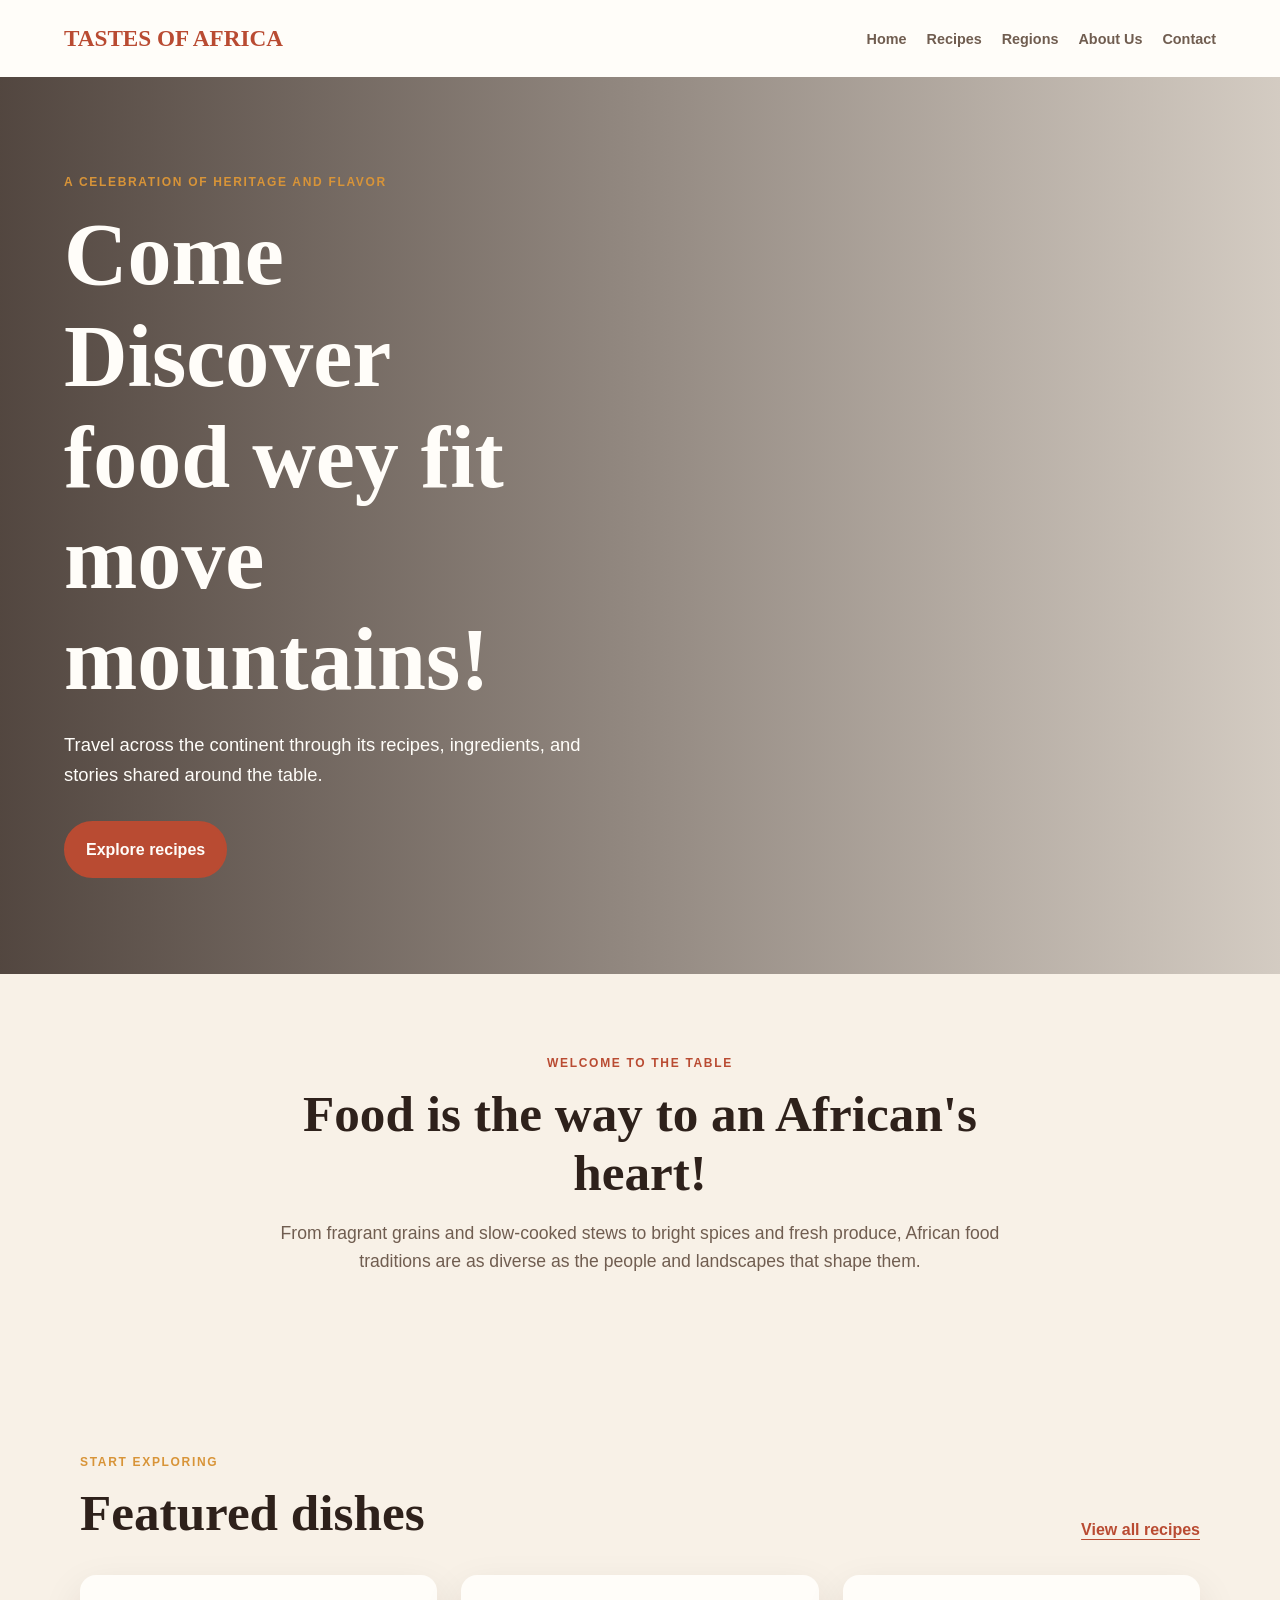
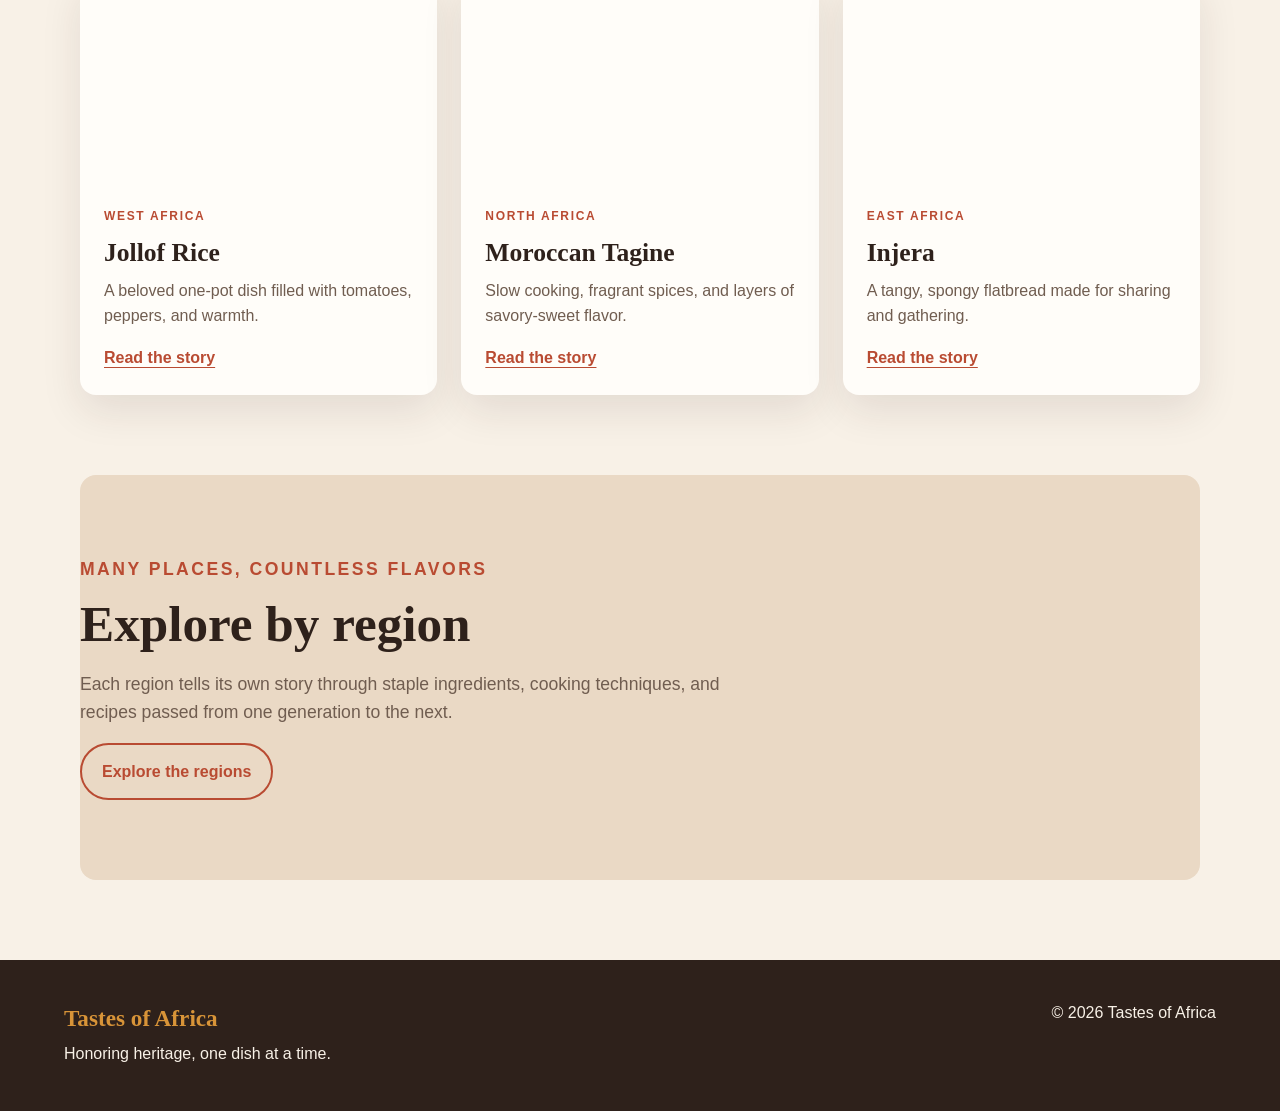
==== index.html @ b3828fc9 "Scaffold Website" ====
<!DOCTYPE html>
<html lang="en">
<head>
  <meta charset="UTF-8">
  <meta name="viewport" content="width=device-width, initial-scale=1.0">
  <meta name="description" content="Explore the vibrant flavors and culinary traditions of Africa.">
  <title>Tastes of Africa | Home</title>
  <link rel="stylesheet" href="styles.css">
  <script src="script.js" defer></script>
</head>
<body>
  <header class="site-header">
    <a class="brand" href="index.html">TASTES OF AFRICA</a>
    <nav aria-label="Main navigation">
      <ul class="nav-list">
        <li><a href="index.html" aria-current="page">Home</a></li>
        <li><a href="recipes.html">Recipes</a></li>
        <li><a href="regions.html">Regions</a></li>
        <li><a href="about.html">About Us</a></li>
        <li><a href="contact.html">Contact</a></li>
      </ul>
    </nav>
  </header>

  <main>
    <section class="hero" aria-labelledby="hero-title">
      <div class="hero-content">
        <p class="eyebrow">A celebration of heritage and flavor</p>
        <h1 id="hero-title">Come Discover food wey fit move mountains!</h1>
        <p>
          Travel across the continent through its recipes, ingredients, and
          stories shared around the table.
        </p>
        <a class="button" href="recipes.html">Explore recipes</a>
      </div>
    </section>

    <section class="intro section-container" aria-labelledby="intro-title">
      <p class="eyebrow">Welcome to the table</p>
      <h2 id="intro-title">Food is the way to an African's heart!</h2>
      <p>
        From fragrant grains and slow-cooked stews to bright spices and
        fresh produce, African food traditions are as diverse as the people
        and landscapes that shape them.
      </p>
    </section>

    <section class="section-container" aria-labelledby="featured-title">
      <div class="section-heading">
        <div>
          <p class="eyebrow">Start exploring</p>
          <h2 id="featured-title">Featured dishes</h2>
        </div>
        <a class="text-link" href="recipes.html">View all recipes</a>
      </div>

      <div class="dish-grid">
        <article class="dish-card">
          <div class="dish-image dish-image-jollof" role="img" aria-label="A bowl of colorful jollof rice"></div>
          <div class="dish-card-content">
            <p class="card-label">West Africa</p>
            <h3>Jollof Rice</h3>
            <p>A beloved one-pot dish filled with tomatoes, peppers, and warmth.</p>
            <a class="text-link" href="recipes.html">Read the story</a>
          </div>
        </article>

        <article class="dish-card">
          <div class="dish-image dish-image-tagine" role="img" aria-label="A Moroccan tagine with vegetables"></div>
          <div class="dish-card-content">
            <p class="card-label">North Africa</p>
            <h3>Moroccan Tagine</h3>
            <p>Slow cooking, fragrant spices, and layers of savory-sweet flavor.</p>
            <a class="text-link" href="recipes.html">Read the story</a>
          </div>
        </article>

        <article class="dish-card">
          <div class="dish-image dish-image-injera" role="img" aria-label="Injera served with Ethiopian stews"></div>
          <div class="dish-card-content">
            <p class="card-label">East Africa</p>
            <h3>Injera</h3>
            <p>A tangy, spongy flatbread made for sharing and gathering.</p>
            <a class="text-link" href="recipes.html">Read the story</a>
          </div>
        </article>
      </div>
    </section>

    <section class="regions-banner section-container" aria-labelledby="regions-title">
      <p class="eyebrow">Many places, countless flavors</p>
      <h2 id="regions-title">Explore by region</h2>
      <p>
        Each region tells its own story through staple ingredients, cooking
        techniques, and recipes passed from one generation to the next.
      </p>
      <a class="button button-secondary" href="regions.html">Explore the regions</a>
    </section>
  </main>

  <footer class="site-footer">
    <div>
      <p class="brand">Tastes of Africa</p>
      <p>Honoring heritage, one dish at a time.</p>
    </div>
    <p>&copy; <span id="current-year">2026</span> Tastes of Africa</p>
  </footer>
</body>
</html>
---- styles.css ----
:root {
  --color-ink: #2e211b;
  --color-muted: #705d50;
  --color-cream: #f8f1e7;
  --color-sand: #ead9c5;
  --color-terracotta: #b94b32;
  --color-gold: #d89438;
  --color-white: #fffdf9;
  --shadow-soft: 0 1rem 2.5rem rgba(46, 33, 27, 0.1);
  --font-heading: Georgia, "Times New Roman", serif;
  --font-body: Arial, Helvetica, sans-serif;
}

* {
  box-sizing: border-box;
}

body {
  margin: 0;
  color: var(--color-ink);
  background: var(--color-cream);
  font-family: var(--font-body);
  line-height: 1.6;
}

h1,
h2,
h3,
p {
  margin-top: 0;
}

h1,
h2,
h3 {
  line-height: 1.15;
  font-family: var(--font-heading);
}

h1 {
  max-width: 11ch;
  margin-bottom: 1.25rem;
  font-size: clamp(2.75rem, 7vw, 5.5rem);
}

h2 {
  margin-bottom: 1rem;
  font-size: clamp(2rem, 4vw, 3.25rem);
}

h3 {
  margin-bottom: 0.65rem;
  font-size: 1.6rem;
}

a {
  color: inherit;
}

.site-header {
  display: flex;
  align-items: center;
  justify-content: space-between;
  gap: 2rem;
  padding: 1.25rem 5vw;
  background: var(--color-white);
}

.brand {
  margin: 0;
  color: var(--color-terracotta);
  font-family: var(--font-heading);
  font-size: 1.45rem;
  font-weight: bold;
  text-decoration: none;
}

.nav-list {
  display: flex;
  flex-wrap: wrap;
  gap: 1.25rem;
  margin: 0;
  padding: 0;
  list-style: none;
}

.nav-list a {
  color: var(--color-muted);
  font-size: 0.9rem;
  font-weight: bold;
  text-decoration: none;
}

.nav-list a:hover,
.nav-list a:focus-visible,
.text-link:hover,
.text-link:focus-visible {
  color: var(--color-terracotta);
}

.hero {
  display: flex;
  align-items: center;
  min-height: 72vh;
  padding: 6rem 5vw;
  background:
    linear-gradient(90deg, rgba(46, 33, 27, 0.82), rgba(46, 33, 27, 0.18)),
    url("https://images.unsplash.com/photo-1512621776951-a57141f2eefd?auto=format&fit=crop&w=1800&q=85")
    center / cover;
  color: var(--color-white);
}

.hero-content {
  max-width: 42rem;
}

.hero-content > p:not(.eyebrow) {
  max-width: 34rem;
  margin-bottom: 2rem;
  font-size: 1.15rem;
}

.eyebrow,
.card-label {
  margin-bottom: 0.75rem;
  color: var(--color-gold);
  font-size: 0.75rem;
  font-weight: bold;
  letter-spacing: 0.14em;
  text-transform: uppercase;
}

.button {
  display: inline-block;
  padding: 0.85rem 1.25rem;
  border: 2px solid var(--color-terracotta);
  border-radius: 999px;
  background: var(--color-terracotta);
  color: var(--color-white);
  font-weight: bold;
  text-decoration: none;
}

.button:hover,
.button:focus-visible {
  background: #943b28;
  border-color: #943b28;
}

.button-secondary {
  background: transparent;
  color: var(--color-terracotta);
}

.button-secondary:hover,
.button-secondary:focus-visible {
  color: var(--color-white);
}

.section-container {
  width: min(1120px, 90%);
  margin: 0 auto;
  padding: 5rem 0;
}

.intro {
  max-width: 760px;
  text-align: center;
}

.intro .eyebrow,
.regions-banner .eyebrow {
  color: var(--color-terracotta);
}

.intro p:last-child,
.regions-banner > p {
  color: var(--color-muted);
  font-size: 1.1rem;
}

.section-heading {
  display: flex;
  align-items: end;
  justify-content: space-between;
  gap: 1rem;
  margin-bottom: 2rem;
}

.section-heading h2 {
  margin-bottom: 0;
}

.text-link {
  color: var(--color-terracotta);
  font-weight: bold;
  text-underline-offset: 0.25rem;
}

.dish-grid {
  display: grid;
  grid-template-columns: repeat(3, 1fr);
  gap: 1.5rem;
}

.dish-card {
  overflow: hidden;
  border-radius: 1rem;
  background: var(--color-white);
  box-shadow: var(--shadow-soft);
}

.dish-image {
  min-height: 13rem;
  background-position: center;
  background-size: cover;
}

.dish-image-jollof {
  background-image: url("https://images.unsplash.com/photo-1603133872878-684f208fb84b?auto=format&fit=crop&w=900&q=80");
}

.dish-image-tagine {
  background-image: url("https://images.unsplash.com/photo-1547592180-85f173990554?auto=format&fit=crop&w=900&q=80");
}

.dish-image-injera {
  background-image: url("https://images.unsplash.com/photo-1547592180-85f173990554?auto=format&fit=crop&w=900&q=80");
}

.dish-card-content {
  padding: 1.5rem;
}

.card-label {
  color: var(--color-terracotta);
}

.dish-card-content p:not(.card-label) {
  color: var(--color-muted);
}

.regions-banner {
  margin-bottom: 5rem;
  border-radius: 1rem;
  background: var(--color-sand);
}

.regions-banner > * {
  max-width: 42rem;
}

.site-footer {
  display: flex;
  justify-content: space-between;
  gap: 2rem;
  padding: 2.5rem 5vw;
  background: var(--color-ink);
  color: var(--color-cream);
}

.site-footer .brand {
  color: var(--color-gold);
}

.site-footer p {
  margin-bottom: 0.25rem;
}

@media (max-width: 760px) {
  .site-header,
  .site-footer {
    align-items: flex-start;
    flex-direction: column;
  }

  .nav-list {
    gap: 0.75rem 1rem;
  }

  .hero {
    min-height: 65vh;
  }

  .section-heading {
    align-items: flex-start;
    flex-direction: column;
  }

  .dish-grid {
    grid-template-columns: 1fr;
  }
}
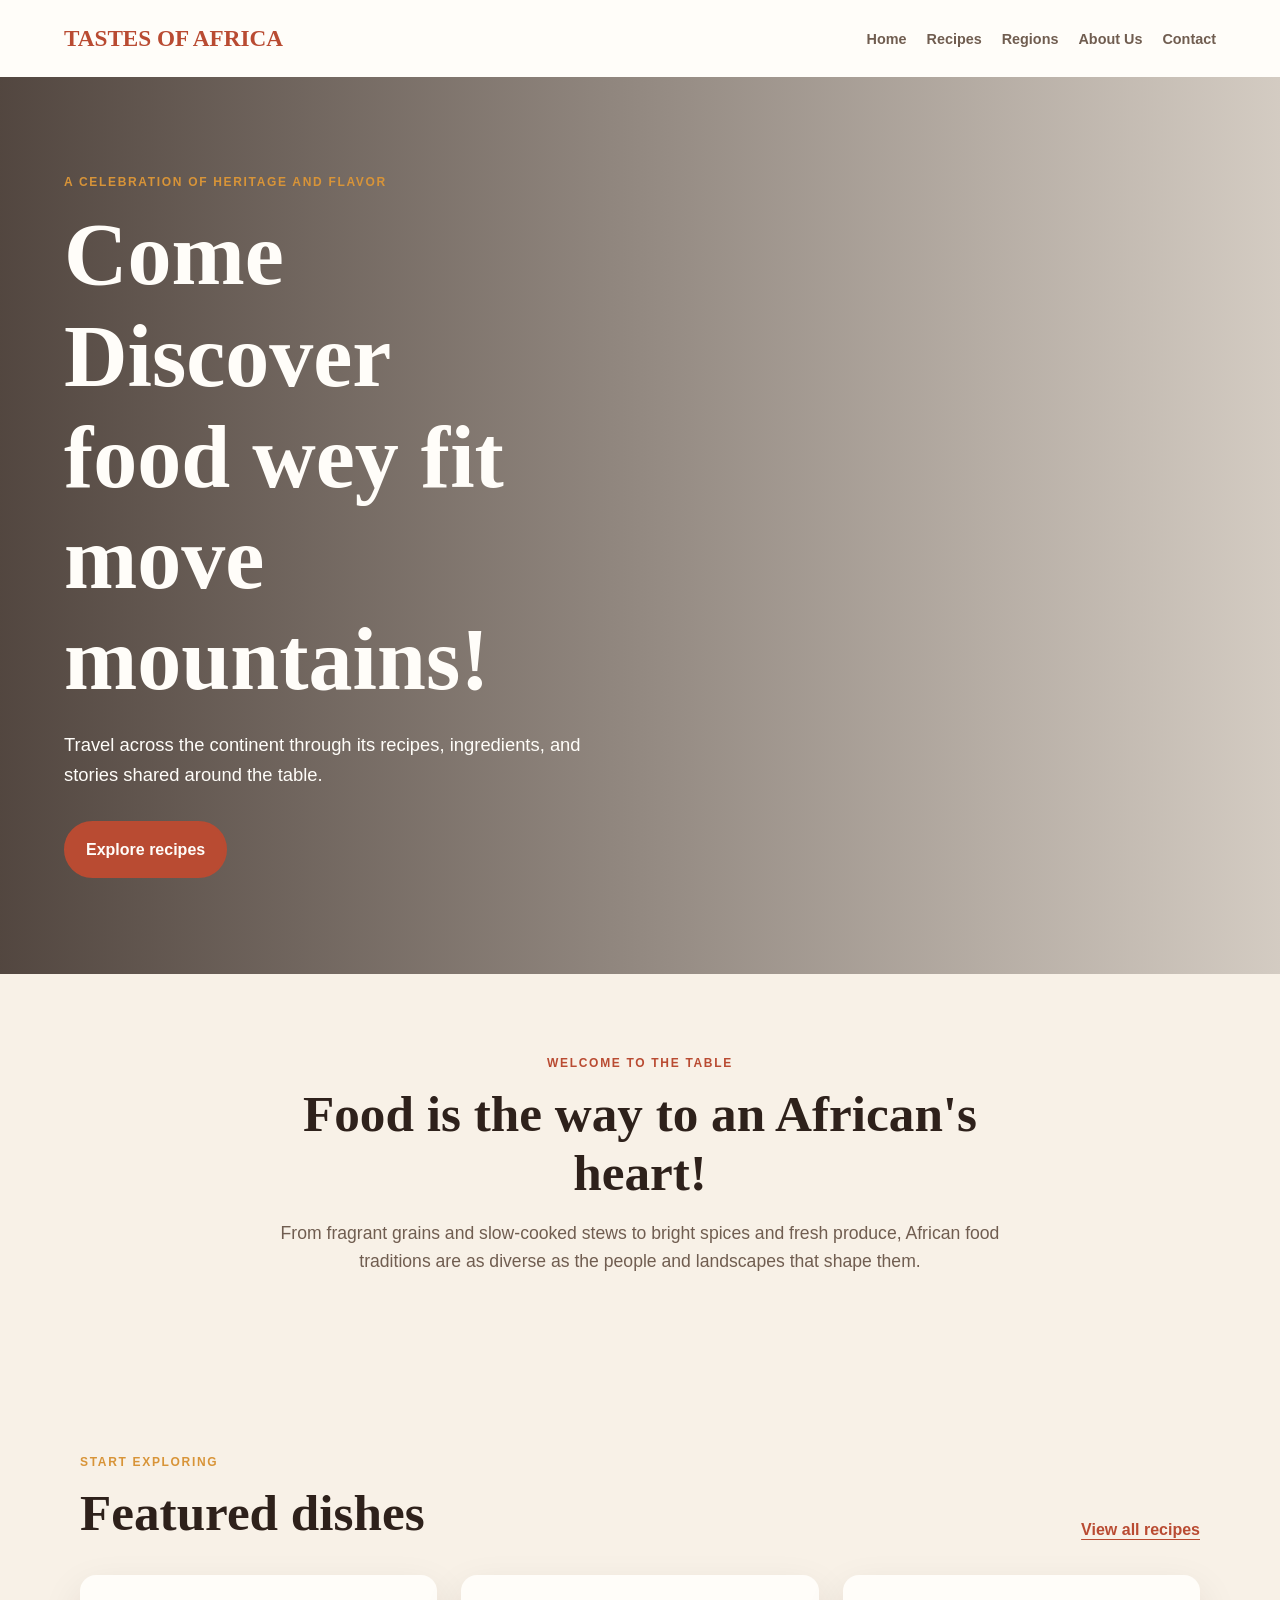
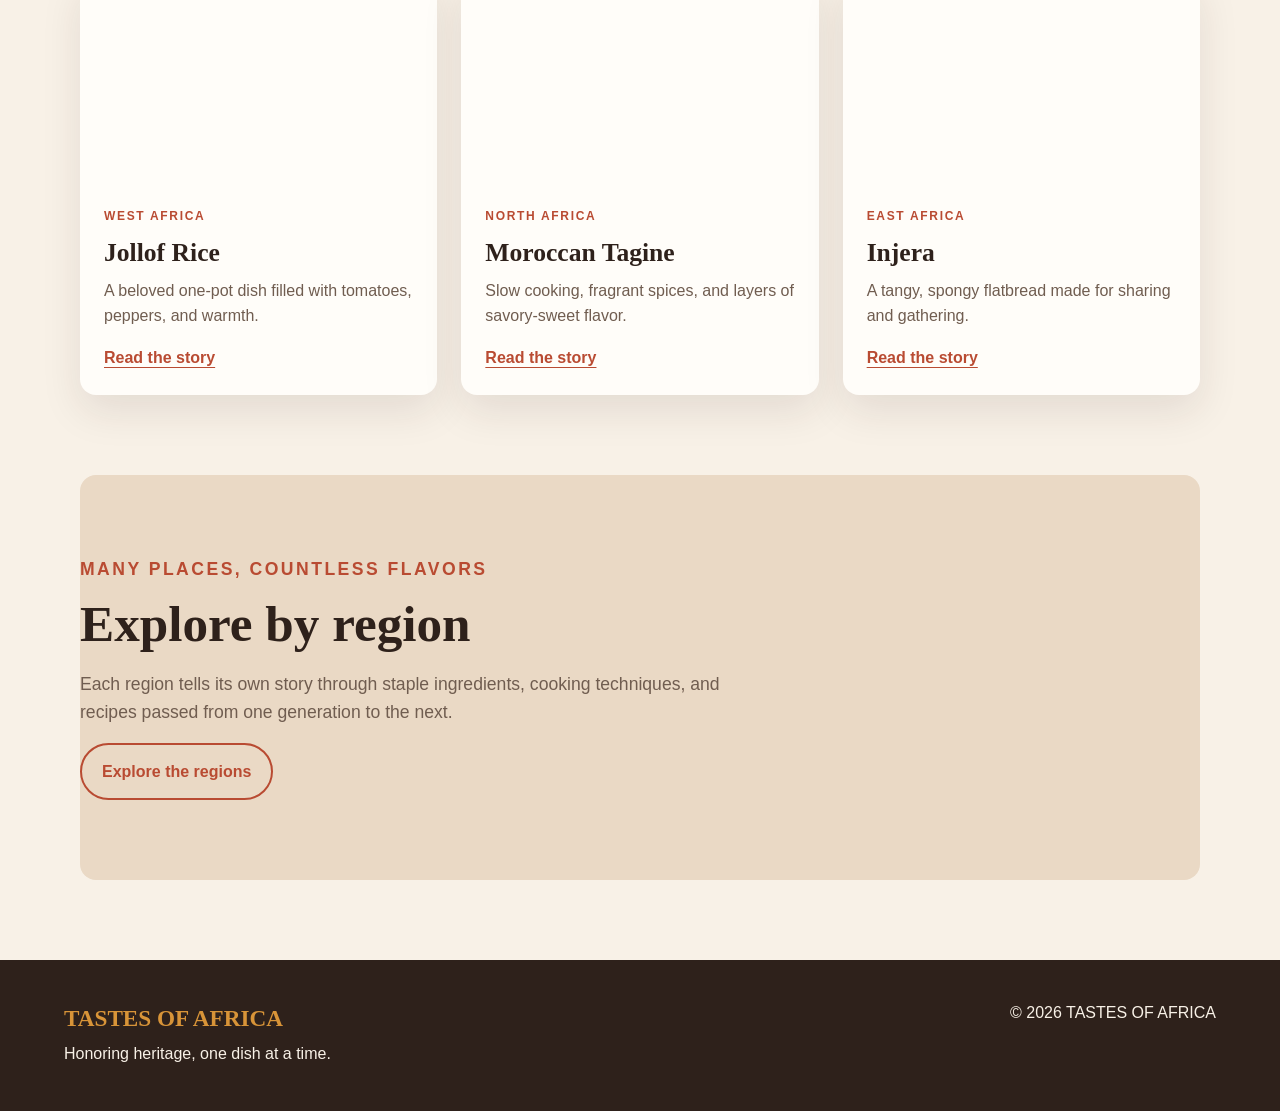
==== commit 34b72c0b: "Capitalizations" ====
--- a/index.html
+++ b/index.html
@@ -4,7 +4,7 @@
   <meta charset="UTF-8">
   <meta name="viewport" content="width=device-width, initial-scale=1.0">
   <meta name="description" content="Explore the vibrant flavors and culinary traditions of Africa.">
-  <title>Tastes of Africa | Home</title>
+  <title>TASTES OF AFRICA | Home</title>
   <link rel="stylesheet" href="styles.css">
   <script src="script.js" defer></script>
 </head>
@@ -100,10 +100,10 @@
 
   <footer class="site-footer">
     <div>
-      <p class="brand">Tastes of Africa</p>
+      <p class="brand">TASTES OF AFRICA</p>
       <p>Honoring heritage, one dish at a time.</p>
     </div>
-    <p>&copy; <span id="current-year">2026</span> Tastes of Africa</p>
+    <p>&copy; <span id="current-year">2026</span> TASTES OF AFRICA</p>
   </footer>
 </body>
 </html>
--- a/styles.css
+++ b/styles.css
@@ -163,6 +163,23 @@
   padding: 5rem 0;
 }
 
+.page-hero {
+  max-width: 760px;
+  margin-left: 5%;
+  margin-right: auto;
+  padding-bottom: 3rem;
+}
+
+.page-hero h1 {
+  max-width: 13ch;
+}
+
+.page-hero > p:last-child {
+  max-width: 38rem;
+  color: var(--color-muted);
+  font-size: 1.15rem;
+}
+
 .intro {
   max-width: 760px;
   text-align: center;
@@ -237,6 +254,181 @@
 }
 
 .dish-card-content p:not(.card-label) {
+  color: var(--color-muted);
+}
+
+.listing-note {
+  margin-bottom: 0;
+  color: var(--color-muted);
+  font-size: 0.9rem;
+}
+
+.back-link {
+  display: inline-block;
+  margin-bottom: 2rem;
+  color: var(--color-terracotta);
+  font-weight: bold;
+  text-underline-offset: 0.25rem;
+}
+
+.recipe-detail {
+  max-width: 960px;
+}
+
+.recipe-detail h1 {
+  max-width: none;
+  margin-bottom: 1rem;
+}
+
+.recipe-lede {
+  max-width: 48rem;
+  color: var(--color-muted);
+  font-size: 1.15rem;
+}
+
+.recipe-detail-image {
+  min-height: 24rem;
+  margin: 2.5rem 0 3rem;
+  border-radius: 1rem;
+  background-position: center;
+  background-size: cover;
+  box-shadow: var(--shadow-soft);
+}
+
+.recipe-columns {
+  display: grid;
+  grid-template-columns: 0.8fr 1.2fr;
+  gap: 4rem;
+  padding-bottom: 3rem;
+}
+
+.recipe-columns h2,
+.recipe-media h2,
+.nutrition h2 {
+  font-size: 2rem;
+}
+
+.ingredient-list,
+.instruction-list {
+  padding-left: 1.25rem;
+}
+
+.ingredient-list li,
+.instruction-list li {
+  margin-bottom: 0.65rem;
+}
+
+.ingredient-list li::marker {
+  color: var(--color-terracotta);
+}
+
+details {
+  border-top: 1px solid var(--color-sand);
+}
+
+summary {
+  padding: 1rem 0;
+  color: var(--color-terracotta);
+  cursor: pointer;
+  font-weight: bold;
+}
+
+.recipe-media {
+  padding: 3rem 0;
+  border-top: 1px solid var(--color-sand);
+}
+
+.media-grid {
+  display: grid;
+  grid-template-columns: 1fr 1fr;
+  gap: 1.5rem;
+}
+
+.media-grid iframe {
+  width: 100%;
+  min-height: 18rem;
+  border: 0;
+  border-radius: 0.75rem;
+}
+
+.media-grid video {
+  width: 100%;
+  min-height: 18rem;
+  border-radius: 0.75rem;
+  background: var(--color-ink);
+}
+
+.nutrition {
+  padding-top: 1rem;
+}
+
+table {
+  width: 100%;
+  border-collapse: collapse;
+  background: var(--color-white);
+}
+
+th,
+td {
+  padding: 0.9rem 1rem;
+  border: 1px solid var(--color-sand);
+  text-align: left;
+}
+
+th {
+  background: var(--color-sand);
+}
+
+.recipe-listing {
+  padding-top: 2rem;
+}
+
+.recipe-grid {
+  display: grid;
+  grid-template-columns: repeat(3, 1fr);
+  gap: 1.5rem;
+}
+
+.recipe-card {
+  overflow: hidden;
+  border: 1px solid rgba(112, 93, 80, 0.16);
+  border-radius: 1rem;
+  background: var(--color-white);
+  box-shadow: var(--shadow-soft);
+}
+
+.recipe-image {
+  min-height: 12rem;
+  background-position: center;
+  background-size: cover;
+}
+
+.recipe-image-jollof {
+  background-image: url("https://images.unsplash.com/photo-1603133872878-684f208fb84b?auto=format&fit=crop&w=900&q=80");
+}
+
+.recipe-image-tagine {
+  background-image: url("https://images.unsplash.com/photo-1547592180-85f173990554?auto=format&fit=crop&w=900&q=80");
+}
+
+.recipe-image-injera {
+  background-image: url("https://images.unsplash.com/photo-1596040033229-a9821ebd058d?auto=format&fit=crop&w=900&q=80");
+}
+
+.recipe-image-bunny-chow {
+  background-image: url("https://images.unsplash.com/photo-1601050690597-df0568f70950?auto=format&fit=crop&w=900&q=80");
+}
+
+.recipe-image-isombe {
+  background-image: url("https://images.unsplash.com/photo-1512621776951-a57141f2eefd?auto=format&fit=crop&w=900&q=80");
+}
+
+.recipe-card-content {
+  padding: 1.5rem;
+}
+
+.recipe-card-content p:not(.card-label) {
+  min-height: 4.8rem;
   color: var(--color-muted);
 }
 
@@ -290,4 +482,18 @@
   .dish-grid {
     grid-template-columns: 1fr;
   }
+
+  .recipe-grid {
+    grid-template-columns: 1fr;
+  }
+
+  .recipe-columns,
+  .media-grid {
+    grid-template-columns: 1fr;
+    gap: 2rem;
+  }
+
+  .recipe-detail-image {
+    min-height: 16rem;
+  }
 }
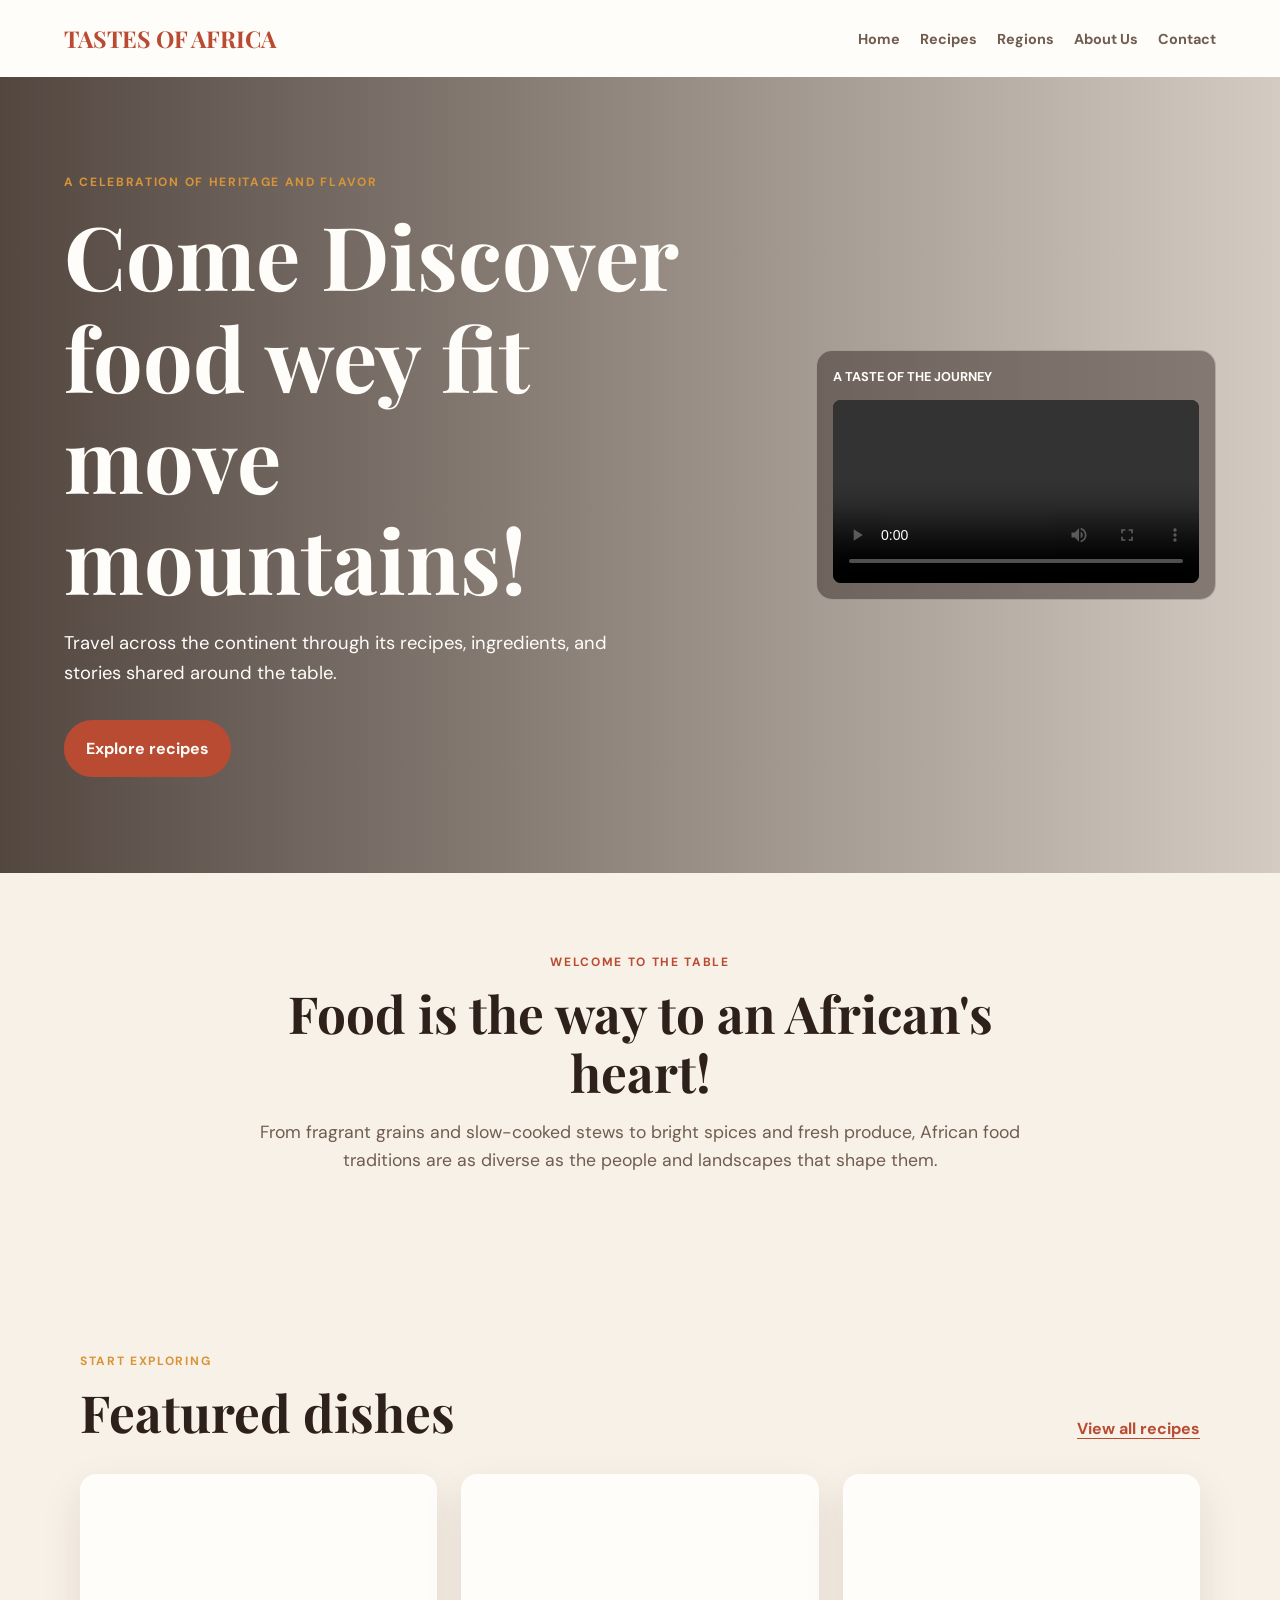
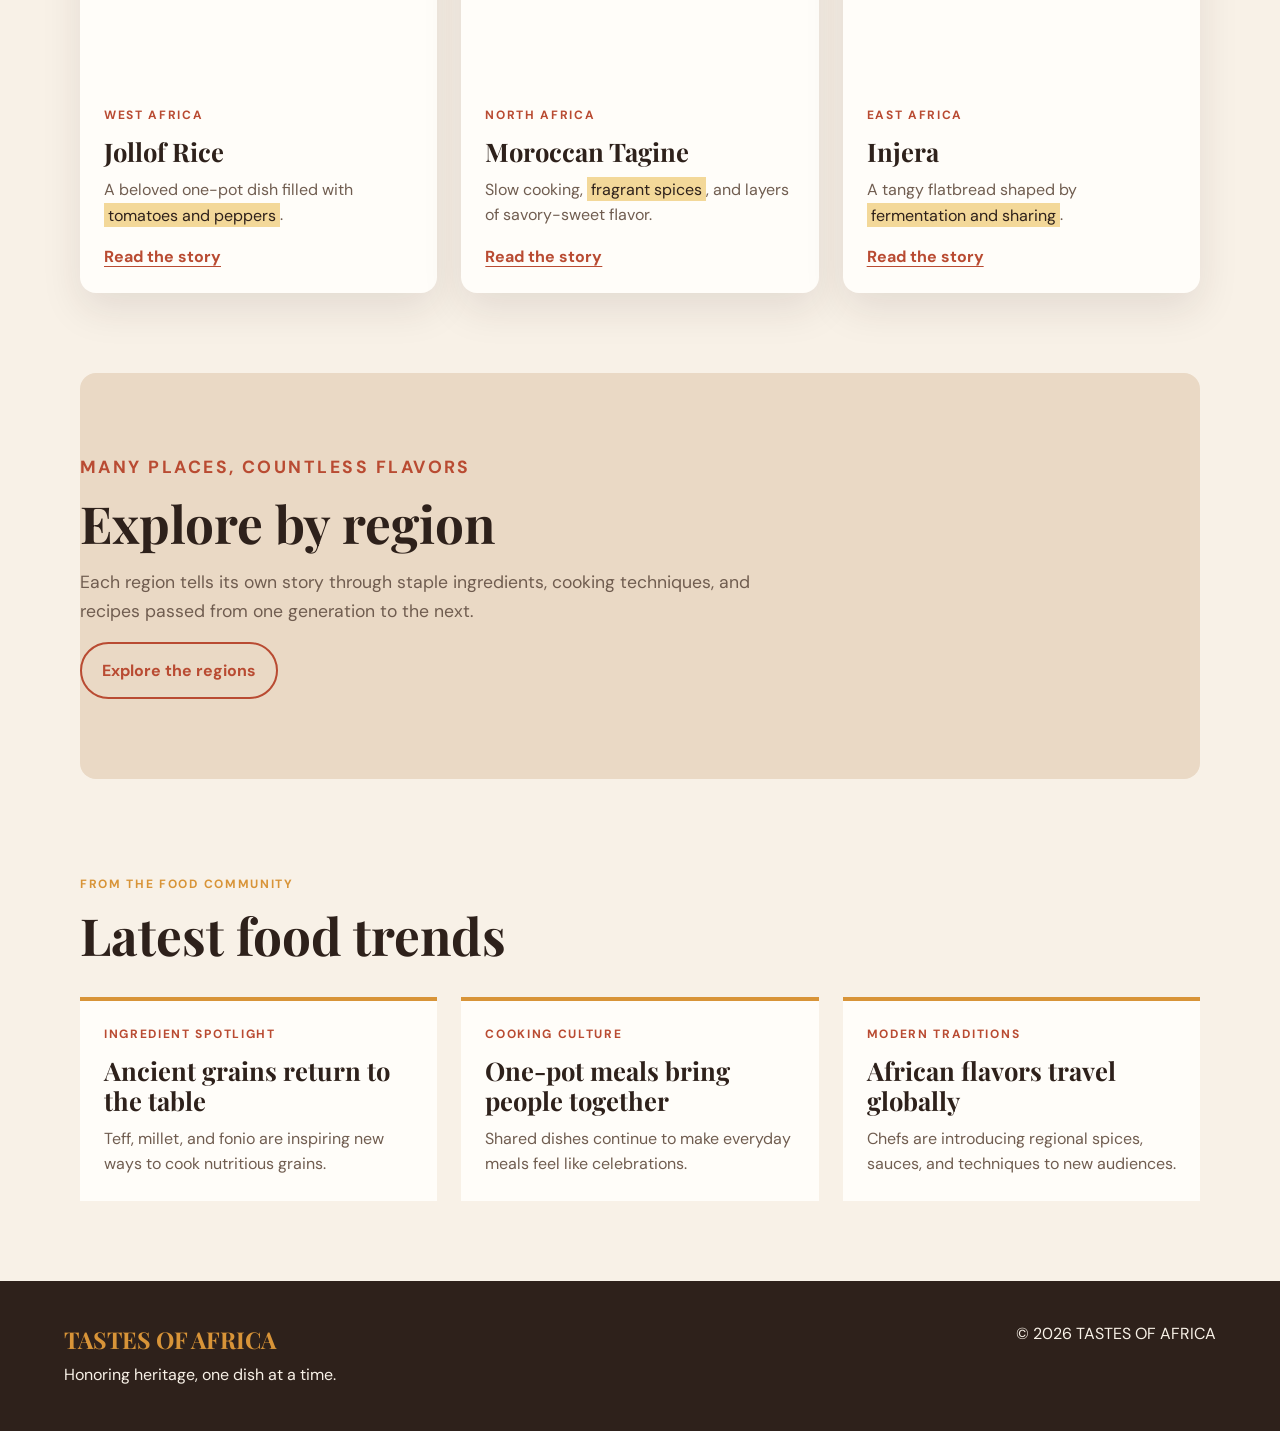
==== commit eb5b14a4: "Home Page Completion" ====
--- a/index.html
+++ b/index.html
@@ -5,6 +5,9 @@
   <meta name="viewport" content="width=device-width, initial-scale=1.0">
   <meta name="description" content="Explore the vibrant flavors and culinary traditions of Africa.">
   <title>TASTES OF AFRICA | Home</title>
+  <link rel="preconnect" href="https://fonts.googleapis.com">
+  <link rel="preconnect" href="https://fonts.gstatic.com" crossorigin>
+  <link href="https://fonts.googleapis.com/css2?family=DM+Sans:wght@400;500;700&family=Playfair+Display:wght@600;700&display=swap" rel="stylesheet">
   <link rel="stylesheet" href="styles.css">
   <script src="script.js" defer></script>
 </head>
@@ -33,6 +36,13 @@
         </p>
         <a class="button" href="recipes.html">Explore recipes</a>
       </div>
+      <div class="hero-video">
+        <p class="video-label">A taste of the journey</p>
+        <video controls preload="metadata">
+          <source src="assets/NIGERIAN PARTY JOLLOF RICE - Kikifoodies (360p, h264).mp4" type="video/mp4">
+          Your browser does not support local video playback.
+        </video>
+      </div>
     </section>
 
     <section class="intro section-container" aria-labelledby="intro-title">
@@ -55,35 +65,35 @@
       </div>
 
       <div class="dish-grid">
-        <article class="dish-card">
+        <figure class="dish-card">
           <div class="dish-image dish-image-jollof" role="img" aria-label="A bowl of colorful jollof rice"></div>
-          <div class="dish-card-content">
+          <figcaption class="dish-card-content">
             <p class="card-label">West Africa</p>
             <h3>Jollof Rice</h3>
-            <p>A beloved one-pot dish filled with tomatoes, peppers, and warmth.</p>
+            <p>A beloved one-pot dish filled with <mark>tomatoes and peppers</mark>.</p>
             <a class="text-link" href="recipes.html">Read the story</a>
-          </div>
-        </article>
+          </figcaption>
+        </figure>
 
-        <article class="dish-card">
+        <figure class="dish-card">
           <div class="dish-image dish-image-tagine" role="img" aria-label="A Moroccan tagine with vegetables"></div>
-          <div class="dish-card-content">
+          <figcaption class="dish-card-content">
             <p class="card-label">North Africa</p>
             <h3>Moroccan Tagine</h3>
-            <p>Slow cooking, fragrant spices, and layers of savory-sweet flavor.</p>
+            <p>Slow cooking, <mark>fragrant spices</mark>, and layers of savory-sweet flavor.</p>
             <a class="text-link" href="recipes.html">Read the story</a>
-          </div>
-        </article>
+          </figcaption>
+        </figure>
 
-        <article class="dish-card">
+        <figure class="dish-card">
           <div class="dish-image dish-image-injera" role="img" aria-label="Injera served with Ethiopian stews"></div>
-          <div class="dish-card-content">
+          <figcaption class="dish-card-content">
             <p class="card-label">East Africa</p>
             <h3>Injera</h3>
-            <p>A tangy, spongy flatbread made for sharing and gathering.</p>
+            <p>A tangy flatbread shaped by <mark>fermentation and sharing</mark>.</p>
             <a class="text-link" href="recipes.html">Read the story</a>
-          </div>
-        </article>
+          </figcaption>
+        </figure>
       </div>
     </section>
 
@@ -96,6 +106,32 @@
       </p>
       <a class="button button-secondary" href="regions.html">Explore the regions</a>
     </section>
+
+    <section class="trends section-container" aria-labelledby="trends-title">
+      <div class="section-heading">
+        <div>
+          <p class="eyebrow">From the food community</p>
+          <h2 id="trends-title">Latest food trends</h2>
+        </div>
+      </div>
+      <div class="trend-grid">
+        <article class="trend-card">
+          <p class="card-label">Ingredient spotlight</p>
+          <h3>Ancient grains return to the table</h3>
+          <p>Teff, millet, and fonio are inspiring new ways to cook nutritious grains.</p>
+        </article>
+        <article class="trend-card">
+          <p class="card-label">Cooking culture</p>
+          <h3>One-pot meals bring people together</h3>
+          <p>Shared dishes continue to make everyday meals feel like celebrations.</p>
+        </article>
+        <article class="trend-card">
+          <p class="card-label">Modern traditions</p>
+          <h3>African flavors travel globally</h3>
+          <p>Chefs are introducing regional spices, sauces, and techniques to new audiences.</p>
+        </article>
+      </div>
+    </section>
   </main>
 
   <footer class="site-footer">
--- a/styles.css
+++ b/styles.css
@@ -1,3 +1,5 @@
+@import url("https://fonts.googleapis.com/css2?family=DM+Sans:wght@400;500;700&family=Playfair+Display:wght@600;700&display=swap");
+
 :root {
   --color-ink: #2e211b;
   --color-muted: #705d50;
@@ -7,8 +9,8 @@
   --color-gold: #d89438;
   --color-white: #fffdf9;
   --shadow-soft: 0 1rem 2.5rem rgba(46, 33, 27, 0.1);
-  --font-heading: Georgia, "Times New Roman", serif;
-  --font-body: Arial, Helvetica, sans-serif;
+  --font-heading: "Playfair Display", Georgia, "Times New Roman", serif;
+  --font-body: "DM Sans", Arial, Helvetica, sans-serif;
 }
 
 * {
@@ -114,6 +116,29 @@
   max-width: 42rem;
 }
 
+.hero-video {
+  width: min(25rem, 100%);
+  margin-left: auto;
+  padding: 1rem;
+  border: 1px solid rgba(255, 253, 249, 0.35);
+  border-radius: 1rem;
+  background: rgba(46, 33, 27, 0.45);
+}
+
+.video-label {
+  margin-bottom: 0.75rem;
+  font-size: 0.8rem;
+  font-weight: bold;
+  text-transform: uppercase;
+}
+
+.hero-video video {
+  display: block;
+  width: 100%;
+  border-radius: 0.5rem;
+  background: var(--color-ink);
+}
+
 .hero-content > p:not(.eyebrow) {
   max-width: 34rem;
   margin-bottom: 2rem;
@@ -222,6 +247,7 @@
 
 .dish-card {
   overflow: hidden;
+  margin: 0;
   border-radius: 1rem;
   background: var(--color-white);
   box-shadow: var(--shadow-soft);
@@ -254,6 +280,33 @@
 }
 
 .dish-card-content p:not(.card-label) {
+  color: var(--color-muted);
+}
+
+mark {
+  padding: 0.1rem 0.25rem;
+  background: #f3d899;
+  color: var(--color-ink);
+}
+
+.trends {
+  padding-top: 1rem;
+}
+
+.trend-grid {
+  display: grid;
+  grid-template-columns: repeat(3, 1fr);
+  gap: 1.5rem;
+}
+
+.trend-card {
+  padding: 1.5rem;
+  border-top: 4px solid var(--color-gold);
+  background: var(--color-white);
+}
+
+.trend-card p:last-child {
+  margin-bottom: 0;
   color: var(--color-muted);
 }
 
@@ -383,6 +436,36 @@
   padding-top: 2rem;
 }
 
+.filter-controls {
+  display: flex;
+  flex-wrap: wrap;
+  gap: 0.65rem;
+  margin-bottom: 2rem;
+}
+
+.filter-button {
+  padding: 0.6rem 0.9rem;
+  border: 1px solid var(--color-sand);
+  border-radius: 999px;
+  background: transparent;
+  color: var(--color-muted);
+  cursor: pointer;
+  font: inherit;
+  font-size: 0.9rem;
+}
+
+.filter-button:hover,
+.filter-button:focus-visible,
+.filter-button.is-active {
+  border-color: var(--color-terracotta);
+  background: var(--color-terracotta);
+  color: var(--color-white);
+}
+
+.recipe-card.is-hidden {
+  display: none;
+}
+
 .recipe-grid {
   display: grid;
   grid-template-columns: repeat(3, 1fr);
@@ -427,9 +510,224 @@
   padding: 1.5rem;
 }
 
+.recipe-card-actions {
+  display: flex;
+  align-items: center;
+  justify-content: space-between;
+  gap: 1rem;
+}
+
+.favorite-button {
+  padding: 0.4rem 0.65rem;
+  border: 1px solid var(--color-sand);
+  border-radius: 999px;
+  background: transparent;
+  color: var(--color-muted);
+  cursor: pointer;
+  font: inherit;
+  font-size: 0.8rem;
+  white-space: nowrap;
+}
+
+.favorite-button:hover,
+.favorite-button:focus-visible,
+.favorite-button.is-favorite {
+  border-color: var(--color-terracotta);
+  color: var(--color-terracotta);
+}
+
 .recipe-card-content p:not(.card-label) {
   min-height: 4.8rem;
   color: var(--color-muted);
+}
+
+.region-list {
+  display: grid;
+  gap: 2rem;
+  padding-top: 2rem;
+}
+
+.region-card {
+  display: grid;
+  grid-template-columns: 0.9fr 1.1fr;
+  overflow: hidden;
+  border-radius: 1rem;
+  background: var(--color-white);
+  box-shadow: var(--shadow-soft);
+}
+
+.region-card-reverse {
+  grid-template-columns: 1.1fr 0.9fr;
+}
+
+.region-card-reverse .region-card-image {
+  order: 2;
+}
+
+.region-card-image {
+  min-height: 24rem;
+  background-position: center;
+  background-size: cover;
+}
+
+.region-image-west {
+  background-image: url("https://images.unsplash.com/photo-1601050690597-df0568f70950?auto=format&fit=crop&w=1000&q=80");
+}
+
+.region-image-north {
+  background-image: url("https://images.unsplash.com/photo-1547592180-85f173990554?auto=format&fit=crop&w=1000&q=80");
+}
+
+.region-image-east {
+  background-image: url("https://images.unsplash.com/photo-1596040033229-a9821ebd058d?auto=format&fit=crop&w=1000&q=80");
+}
+
+.region-card-content {
+  align-self: center;
+  padding: 3rem;
+}
+
+.region-card-content h2 {
+  font-size: clamp(1.8rem, 3vw, 2.7rem);
+}
+
+.region-card-content p:not(.eyebrow) {
+  color: var(--color-muted);
+}
+
+mark {
+  padding: 0.1rem 0.25rem;
+  background: #f3d899;
+  color: var(--color-ink);
+}
+
+.region-video {
+  max-width: 760px;
+  text-align: center;
+}
+
+.region-video .eyebrow {
+  color: var(--color-terracotta);
+}
+
+.region-video > p:not(.eyebrow) {
+  color: var(--color-muted);
+}
+
+.region-video video {
+  width: 100%;
+  margin-top: 1.5rem;
+  border-radius: 1rem;
+  background: var(--color-ink);
+}
+
+.about-content {
+  display: grid;
+  grid-template-columns: 0.9fr 1.1fr;
+  gap: 4rem;
+  padding-top: 2rem;
+}
+
+.mission-panel {
+  align-self: start;
+  padding: 2.5rem;
+  border-radius: 1rem;
+  background: var(--color-sand);
+}
+
+.mission-panel .eyebrow,
+.contact-intro .eyebrow {
+  color: var(--color-terracotta);
+}
+
+.mission-panel h2,
+.about-copy h2,
+.contact-intro h2 {
+  font-size: clamp(1.8rem, 3vw, 2.7rem);
+}
+
+.mission-panel p:not(.eyebrow),
+.about-copy p:not(.eyebrow),
+.contact-intro p:not(.eyebrow) {
+  color: var(--color-muted);
+}
+
+.landmark {
+  display: grid;
+  grid-template-columns: 1fr 1fr;
+  gap: 3rem;
+  align-items: center;
+  margin-bottom: 5rem;
+  padding: 3rem;
+  border-radius: 1rem;
+  background: var(--color-white);
+}
+
+.landmark iframe {
+  width: 100%;
+  min-height: 20rem;
+  border: 0;
+  border-radius: 0.75rem;
+}
+
+.contact-layout {
+  display: grid;
+  grid-template-columns: 0.8fr 1.2fr;
+  gap: 4rem;
+  padding-top: 2rem;
+}
+
+.contact-form {
+  padding: 2rem;
+  border-radius: 1rem;
+  background: var(--color-white);
+  box-shadow: var(--shadow-soft);
+}
+
+.form-field {
+  margin-bottom: 1.25rem;
+}
+
+.form-field label {
+  display: block;
+  margin-bottom: 0.4rem;
+  font-weight: bold;
+}
+
+.form-field input,
+.form-field select,
+.form-field textarea {
+  width: 100%;
+  padding: 0.8rem;
+  border: 1px solid var(--color-sand);
+  border-radius: 0.35rem;
+  background: var(--color-cream);
+  color: var(--color-ink);
+  font: inherit;
+}
+
+.form-field textarea {
+  resize: vertical;
+}
+
+.form-field input:focus,
+.form-field select:focus,
+.form-field textarea:focus {
+  outline: 3px solid rgba(216, 148, 56, 0.35);
+  border-color: var(--color-gold);
+}
+
+.form-field small {
+  display: block;
+  margin: 0.4rem 0;
+  color: var(--color-muted);
+  font-size: 0.8rem;
+}
+
+.form-feedback {
+  margin: 1rem 0 0;
+  color: var(--color-terracotta);
+  font-weight: bold;
 }
 
 .regions-banner {
@@ -474,12 +772,20 @@
     min-height: 65vh;
   }
 
+  .hero-video {
+    display: none;
+  }
+
   .section-heading {
     align-items: flex-start;
     flex-direction: column;
   }
 
   .dish-grid {
+    grid-template-columns: 1fr;
+  }
+
+  .trend-grid {
     grid-template-columns: 1fr;
   }
 
@@ -493,6 +799,30 @@
     gap: 2rem;
   }
 
+  .region-card,
+  .region-card-reverse {
+    grid-template-columns: 1fr;
+  }
+
+  .region-card-reverse .region-card-image {
+    order: 0;
+  }
+
+  .region-card-content {
+    padding: 2rem;
+  }
+
+  .about-content,
+  .landmark,
+  .contact-layout {
+    grid-template-columns: 1fr;
+    gap: 2rem;
+  }
+
+  .landmark {
+    padding: 2rem;
+  }
+
   .recipe-detail-image {
     min-height: 16rem;
   }
